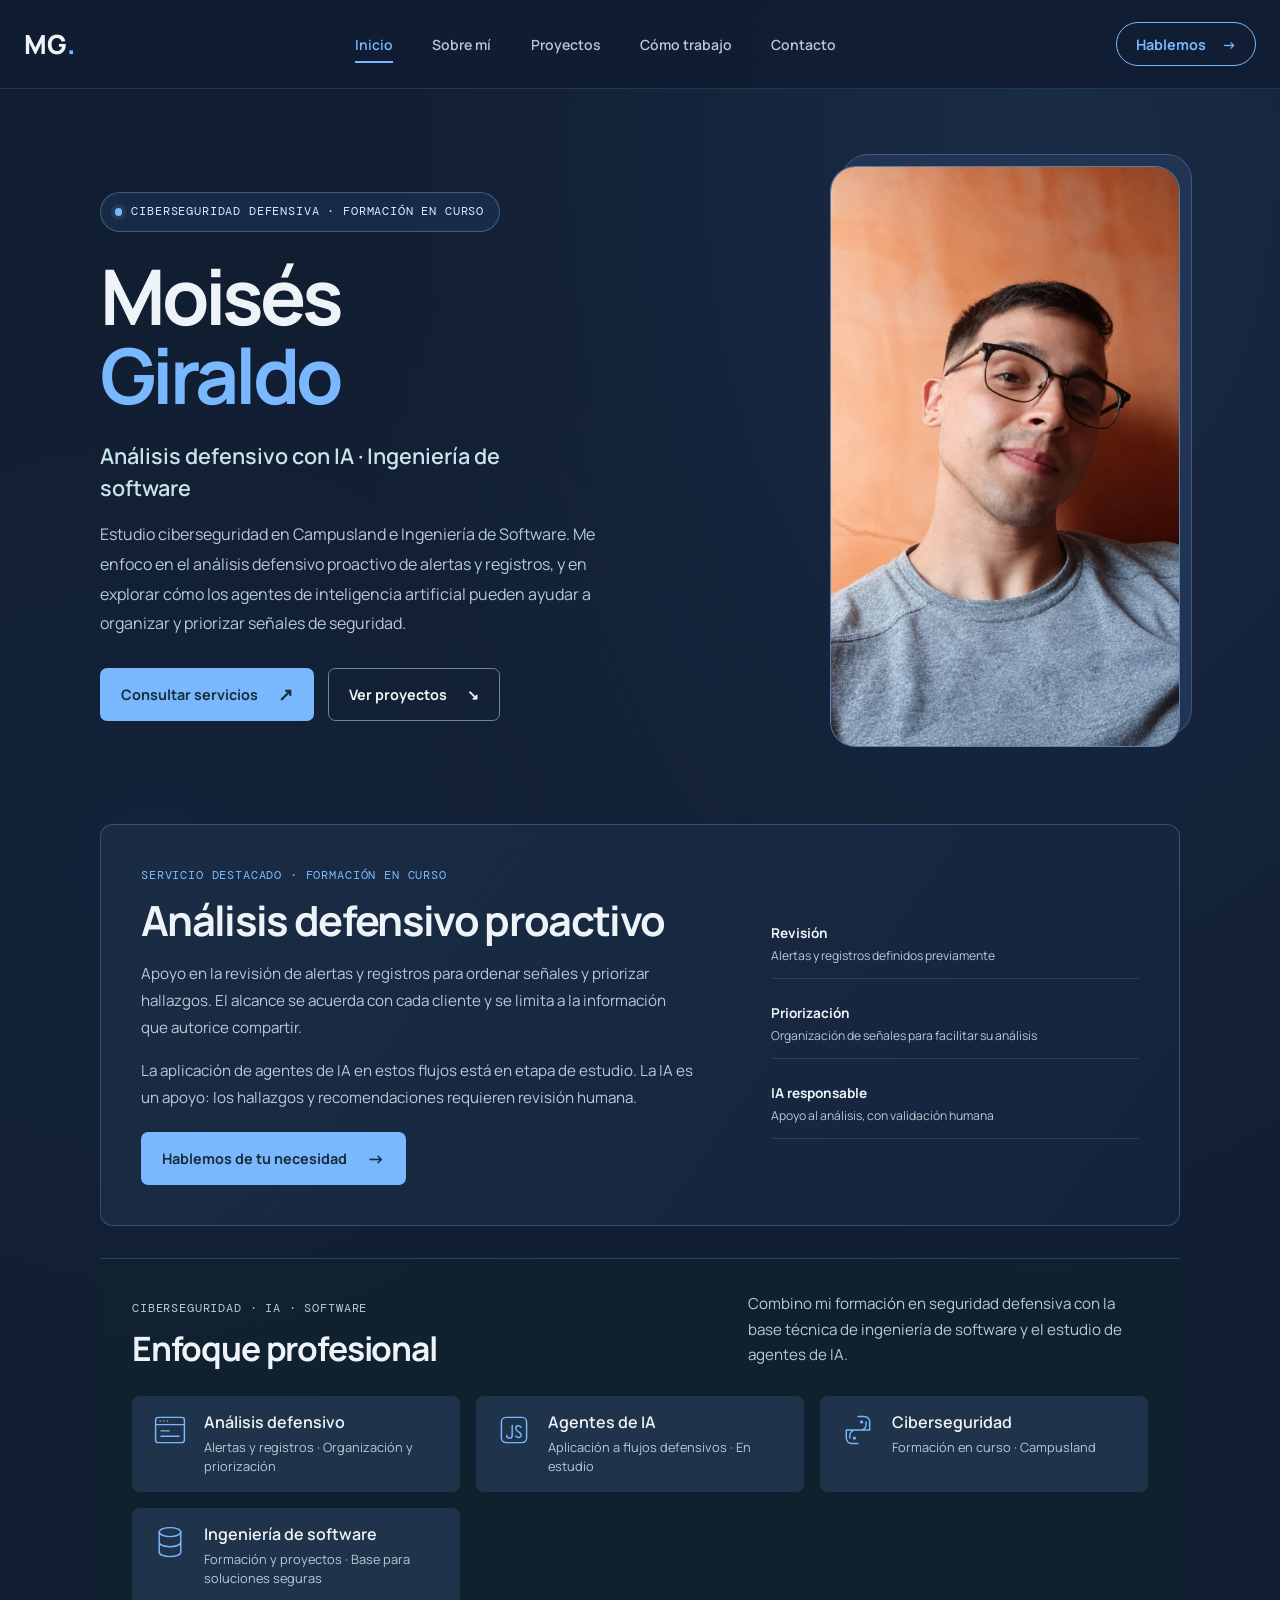
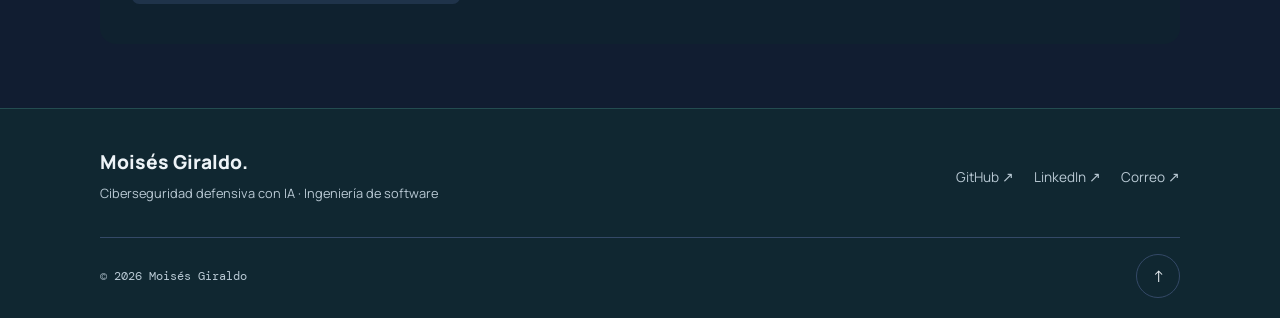
==== index.html @ 06eb2d71 "portafolio1.0" ====
<!doctype html>
<html lang="es">
  <head>
    <meta charset="utf-8">
    <meta name="viewport" content="width=device-width, initial-scale=1">
    <meta name="theme-color" content="#111d31">
    <meta name="description" content="Moisés Giraldo: formación en ciberseguridad defensiva, análisis proactivo con apoyo de IA e ingeniería de software.">
    <title>Moisés Giraldo | Ciberseguridad defensiva e IA</title>
    <link rel="stylesheet" href="css/styles.css">
    <link rel="stylesheet" href="css/inicio.css">
    <script src="js/app.js" defer></script>
    <link rel="stylesheet" href="css/visual.css">
  </head>
  <body>
    <a class="skip-link" href="#contenido">Saltar al contenido</a>
    <header class="site-header home-header">
      <div class="header-inner">
        <a class="wordmark" href="index.html" aria-label="Moisés Giraldo, ir al inicio">MG<span>.</span></a>
        <button class="menu-toggle" type="button" aria-expanded="false" aria-controls="site-nav" aria-label="Abrir menú">
          <span></span><span></span>
        </button>
        <nav class="site-nav" id="site-nav" aria-label="Navegación principal">
          <a href="index.html" aria-current="page">Inicio</a>
          <a href="sobre-mi.html">Sobre mí</a>
          <a href="proyectos.html">Proyectos</a>
          <a href="como-trabajo.html">Cómo trabajo</a>
          <a href="contacto.html">Contacto</a>
        </nav>
        <a class="header-cta" href="contacto.html">Hablemos <span aria-hidden="true">→</span></a>
      </div>
    </header>

    <main id="contenido" class="home-intro">
      <section class="hero section-wrap" id="inicio" aria-labelledby="hero-title">
        <div class="hero-copy">
          <p class="eyebrow"><span class="status-dot"></span> Ciberseguridad defensiva · Formación en curso</p>
          <h1 id="hero-title">Moisés<br><span>Giraldo</span></h1>
          <p class="hero-role">Análisis defensivo con IA · Ingeniería de software</p>
          <p class="hero-intro">Estudio ciberseguridad en Campusland e Ingeniería de Software. Me enfoco en el análisis defensivo proactivo de alertas y registros, y en explorar cómo los agentes de inteligencia artificial pueden ayudar a organizar y priorizar señales de seguridad.</p>
          <div class="hero-actions">
            <a class="button button-primary" href="contacto.html">Consultar servicios <span aria-hidden="true">↗</span></a>
            <a class="button button-secondary" href="proyectos.html">Ver proyectos <span aria-hidden="true">↘</span></a>
          </div>
        </div>
        <div class="portrait">
          <img class="portrait-photo" src="assets/moises-portafolio.webp" alt="Retrato de Moisés Giraldo" fetchpriority="high" decoding="async">
        </div>
      </section>
      <section class="security-offer section-wrap" aria-labelledby="security-offer-title">
        <div class="security-offer-copy">
          <p class="eyebrow">Servicio destacado · Formación en curso</p>
          <h2 id="security-offer-title">Análisis defensivo proactivo</h2>
          <p>Apoyo en la revisión de alertas y registros para ordenar señales y priorizar hallazgos. El alcance se acuerda con cada cliente y se limita a la información que autorice compartir.</p>
          <p class="service-note">La aplicación de agentes de IA en estos flujos está en etapa de estudio. La IA es un apoyo: los hallazgos y recomendaciones requieren revisión humana.</p>
          <a class="button button-primary" href="contacto.html">Hablemos de tu necesidad <span aria-hidden="true">→</span></a>
        </div>
        <ul class="security-offer-details" aria-label="Alcance del servicio">
          <li><strong>Revisión</strong><span>Alertas y registros definidos previamente</span></li>
          <li><strong>Priorización</strong><span>Organización de señales para facilitar su análisis</span></li>
          <li><strong>IA responsable</strong><span>Apoyo al análisis, con validación humana</span></li>
        </ul>
      </section>
      <section class="technologies section-wrap" id="enfoque" aria-labelledby="technologies-title">
        <div class="technologies-heading">
          <div>
            <p class="eyebrow">Ciberseguridad · IA · Software</p>
            <h2 id="technologies-title">Enfoque profesional</h2>
          </div>
          <p>Combino mi formación en seguridad defensiva con la base técnica de ingeniería de software y el estudio de agentes de IA.</p>
        </div>
        <ul class="skill-list" aria-label="Áreas de enfoque y formación">
          <li>
            <svg class="technology-icon" viewBox="0 0 40 40" aria-hidden="true" focusable="false"><rect x="4" y="6" width="32" height="28" rx="3"/><path d="M4 14h32M9 10h.1m4 0h.1m4 0h.1M10 21h9m-9 6h20"/></svg>
            <div><h3>Análisis defensivo</h3><p>Alertas y registros · Organización y priorización</p></div>
          </li>
          <li>
            <svg class="technology-icon" viewBox="0 0 40 40" aria-hidden="true" focusable="false"><rect x="6" y="6" width="28" height="28" rx="5"/><path d="M18 15v11c0 4-6 4-6 0m16-9c-5-5-9 2-3 5s2 9-3 5"/></svg>
            <div><h3>Agentes de IA</h3><p>Aplicación a flujos defensivos · En estudio</p></div>
          </li>
          <li>
            <svg class="technology-icon" viewBox="0 0 40 40" aria-hidden="true" focusable="false"><path d="M20 5h7a6 6 0 0 1 6 6v9H17a6 6 0 0 0-6 6v3M20 35h-7a6 6 0 0 1-6-6v-9h16a6 6 0 0 0 6-6v-3"/><circle cx="24" cy="11" r="1"/><circle cx="16" cy="29" r="1"/></svg>
            <div><h3>Ciberseguridad</h3><p>Formación en curso · Campusland</p></div>
          </li>
          <li>
            <svg class="technology-icon" viewBox="0 0 40 40" aria-hidden="true" focusable="false"><ellipse cx="20" cy="9" rx="12" ry="5"/><path d="M8 9v22c0 7 24 7 24 0V9M8 20c0 7 24 7 24 0"/></svg>
            <div><h3>Ingeniería de software</h3><p>Formación y proyectos · Base para soluciones seguras</p></div>
          </li>
        </ul>
      </section>
    </main>

    <footer class="site-footer">
      <div class="footer-inner">
        <div class="footer-top">
          <div><a class="footer-name" href="index.html">Moisés Giraldo<span aria-hidden="true">.</span></a><p>Ciberseguridad defensiva con IA · Ingeniería de software</p></div>
          <nav class="footer-links" aria-label="Perfiles y contacto">
            <a href="https://github.com/ellmoi" target="_blank" rel="noopener noreferrer">GitHub ↗</a>
            <a href="https://www.linkedin.com/in/moises-giraldo-7874b9283" target="_blank" rel="noopener noreferrer">LinkedIn ↗</a>
            <a href="mailto:moises10giraldo@gmail.com">Correo ↗</a>
          </nav>
        </div>
        <div class="footer-bottom"><span class="footer-copy">© <span id="year">2026</span> Moisés Giraldo</span><a class="back-top" href="index.html" aria-label="Volver al inicio">↑</a></div>
      </div>
    </footer>
  </body>
</html>
---- css/styles.css ----
@import url('https://fonts.googleapis.com/css2?family=DM+Mono:wght@400;500&family=Manrope:wght@400;500;600;700;800&display=swap');

:root {
  color-scheme: dark;
  --paper: #192c3a;
  --ink: #edf3f7;
  --muted: #b9c9d4;
  --line: #39505f;
  --accent: #96d8ca;
  --deep: #213746;
  --surface: #213746;
  --mono: 'DM Mono', 'Courier New', monospace;
  --sans: 'Manrope', 'Segoe UI', sans-serif;
  font-family: var(--sans);
  color: var(--ink);
  background: var(--paper);
  scroll-behavior: smooth;
  scroll-padding-top: 5.5rem;
  overflow-x: clip;
}

*, *::before, *::after { box-sizing: border-box; }
body { width: 100%; margin: 0; min-width: 0; min-height: 100svh; display: flex; flex-direction: column; background: radial-gradient(ellipse at 90% 10%, rgb(180 238 92 / 8%), transparent 42%); }
main { flex: 1; }
a { color: inherit; text-decoration: none; }
button { font: inherit; }
::selection { color: var(--paper); background: var(--accent); }
:focus-visible { outline: 2px solid #537c33; outline-offset: 4px; }

.skip-link { position: absolute; z-index: 10; top: 0.5rem; left: 0.5rem; padding: 0.75rem 1rem; background: var(--accent); transform: translateY(-150%); }
.skip-link:focus { transform: translateY(0); }
.site-header { position: sticky; z-index: 5; top: 0; background: rgb(244 245 242 / 94%); border-bottom: 1px solid var(--line); backdrop-filter: blur(12px); }
.header-inner { width: min(100% - 2.5rem, 1180px); min-height: 4.5rem; margin-inline: auto; display: flex; align-items: center; justify-content: space-between; }
.wordmark { display: inline-flex; align-items: center; justify-content: center; min-width: 2.75rem; min-height: 2.75rem; border: 1px solid var(--line); border-radius: 0.75rem; background: rgb(255 255 255 / 55%); font-weight: 800; font-size: 1.2rem; letter-spacing: 0; }
.wordmark span, .contact h2 span { color: #648b39; }
.site-nav { display: flex; align-items: center; gap: clamp(1rem, 3vw, 2.35rem); }
.site-nav a { color: #4e5752; font-size: 0.78rem; font-weight: 600; transition: color 160ms ease; }
.site-nav a:hover { color: #537c33; }
.site-nav a[aria-current="page"] { color: #537c33; }
.menu-toggle { display: none; }
.section-wrap { width: min(100% - 2.5rem, 1080px); margin-inline: auto; }
.page-intro { padding-block: clamp(3.5rem, 7vw, 5.5rem) 2.5rem; }
.page-intro .eyebrow { margin-bottom: 1.1rem; }
.page-title { max-width: 52rem; margin-bottom: 1rem; font-size: clamp(2.8rem, 7vw, 5.2rem); line-height: 1.02; letter-spacing: -0.06em; }
.page-description { max-width: 38rem; margin-bottom: 0; color: #626b65; font-size: 0.95rem; line-height: 1.8; }
.page-content { margin-bottom: clamp(4rem, 9vw, 7rem); }
.page-content.section-rule { border-top: 1px solid var(--line); }
.hero { min-height: min(720px, calc(100svh - 4.5rem)); padding-block: clamp(4.5rem, 10vw, 8rem) 4rem; display: grid; grid-template-columns: minmax(0, 1.2fr) minmax(230px, 0.72fr); align-items: center; gap: clamp(2rem, 8vw, 7rem); position: relative; }
.hero-copy { padding-bottom: 2rem; }
.eyebrow, .method-index, .portrait-index, .empty-count, .contact-pending { font-family: var(--mono); font-size: 0.68rem; letter-spacing: 0; }
.eyebrow { color: var(--muted); text-transform: uppercase; letter-spacing: 0.08em; line-height: 1.7; }
.hero .eyebrow { display: flex; align-items: center; gap: 0.6rem; margin: 0 0 1.5rem; }
.status-dot { width: 0.5rem; aspect-ratio: 1; background: #79a84a; border-radius: 50%; box-shadow: 0 0 0 4px rgb(180 238 92 / 30%); }
h1, h2, h3, p { margin-top: 0; }
h1, h2, h3 { text-wrap: balance; }
h1 { margin-bottom: 1rem; font-size: clamp(4rem, 9vw, 7.6rem); line-height: 0.91; letter-spacing: -0.065em; font-weight: 700; }
h1 span { color: #648b39; }
.hero-role { max-width: 24rem; margin-bottom: 0.9rem; font-size: clamp(1rem, 2vw, 1.3rem); font-weight: 700; line-height: 1.4; }
.hero-intro { max-width: 28rem; margin-bottom: 1.8rem; color: #626b65; font-size: 0.95rem; line-height: 1.8; }
.button { min-height: 3rem; display: inline-flex; align-items: center; justify-content: center; gap: 1.6rem; padding: 0.85rem 1.25rem; border-radius: 0.65rem; font-size: 0.8rem; font-weight: 700; transition: background 160ms ease, transform 160ms ease; }
.button-primary { background: var(--deep); color: white; }
.button-primary:hover { background: #395849; transform: translateY(-2px); }
.button-primary span { color: var(--accent); font-size: 1.1rem; }
.portrait { min-height: 390px; max-height: 480px; aspect-ratio: 0.79; justify-self: end; width: min(100%, 350px); position: relative; overflow: hidden; border: 6px solid #fff; border-radius: 1.25rem; background: #e2e7df; box-shadow: 0 20px 48px -24px rgb(38 60 52 / 35%); }
.portrait-photo { position: absolute; inset: 0; width: 100%; height: 100%; object-fit: cover; object-position: center 30%; }
.portrait-index { position: absolute; z-index: 1; top: 1.2rem; left: 1.2rem; padding: 0.5rem 0.65rem; border: 1px solid rgb(255 255 255 / 25%); border-radius: 0.4rem; background: rgb(32 38 36 / 78%); color: #fff; }
.portrait-corner { position: absolute; z-index: 1; right: 0; bottom: 0; width: 3rem; aspect-ratio: 1; background: var(--accent); clip-path: polygon(100% 0, 100% 100%, 0 100%); }
.scroll-cue { position: absolute; bottom: 1rem; left: 0; display: flex; gap: 0.65rem; align-items: center; color: var(--muted); font-family: var(--mono); font-size: 0.63rem; text-transform: uppercase; }
.scroll-cue span { font-size: 1rem; color: var(--deep); }
.section-rule { border-top: 1px solid var(--line); }
.about { display: grid; grid-template-columns: 1fr 1fr; gap: clamp(2rem, 8vw, 7rem); padding-block: clamp(4rem, 9vw, 7rem); }
.section-heading .eyebrow { margin-bottom: 1.1rem; }
.section-heading h2, .contact h2 { margin-bottom: 0; font-size: clamp(2.6rem, 6vw, 4.8rem); line-height: 1.03; letter-spacing: -0.06em; }
.section-heading h2 span { color: #648b39; }
.about-copy { align-self: end; max-width: 32rem; padding-bottom: 0.25rem; }
.about-copy p { color: #66706a; font-size: 0.9rem; line-height: 1.85; }
.about-copy .lead { color: var(--ink); font-size: 1.2rem; font-weight: 600; line-height: 1.6; }
.projects { padding-block: clamp(3.5rem, 7vw, 5rem); }
.section-heading-inline { display: flex; justify-content: space-between; align-items: end; gap: 2rem; margin-bottom: 2.5rem; }
.section-heading-inline h2 { font-size: clamp(2.2rem, 5vw, 3.5rem); }
.section-note { max-width: 17rem; margin-bottom: 0.25rem; color: var(--muted); font-size: 0.8rem; line-height: 1.7; }
.featured-projects { padding-block: 1rem clamp(3.5rem, 7vw, 5rem); }
.featured-heading { margin-bottom: 1.5rem; }
.featured-project-grid { display: grid; grid-template-columns: repeat(2, minmax(0, 1fr)); gap: 1rem; }
.featured-project { min-width: 0; padding: 0.6rem; border: 1px solid var(--line); border-radius: 1rem; background: rgb(255 255 255 / 72%); box-shadow: 0 5px 20px rgb(38 60 52 / 3%); transition: border-color 180ms ease, box-shadow 180ms ease; }
.featured-project:hover, .featured-project:focus-within { border-color: #93aa82; box-shadow: 0 12px 28px rgb(38 60 52 / 9%); }
.featured-project-toggle { border-radius: 0.6rem; }
.featured-project-toggle { position: relative; width: 100%; display: block; overflow: hidden; aspect-ratio: 1.55; padding: 0; border: 0; background: var(--deep); color: #fff; text-align: left; cursor: pointer; }
.featured-project-toggle > img { position: absolute; inset: 0; width: 100%; height: 100%; display: block; object-fit: cover; transition: transform 220ms ease; }
.featured-project-toggle::after { position: absolute; inset: 35% 0 0; content: ''; background: linear-gradient(transparent, rgb(20 25 23 / 96%)); }
.featured-project-toggle:hover > img, .featured-project-toggle:focus-visible > img, .featured-project.is-open .featured-project-toggle > img { transform: scale(1.025); }
.featured-project-meta { position: absolute; z-index: 1; right: 1rem; bottom: 1rem; left: 1rem; display: flex; align-items: end; justify-content: space-between; gap: 1rem; }
.featured-project-title { font-size: 1.1rem; font-weight: 700; }
.featured-project-prompt { padding: 0.4rem 0.55rem; border: 1px solid rgb(255 255 255 / 35%); border-radius: 0.35rem; background: rgb(20 25 23 / 50%); font-family: var(--mono); font-size: 0.66rem; white-space: nowrap; }
.project-tech-preview { position: absolute; z-index: 1; right: 1rem; bottom: 3.6rem; left: 1rem; display: flex; flex-wrap: wrap; gap: 0.45rem; opacity: 0; transform: translateY(0.4rem); transition: opacity 180ms ease, transform 180ms ease; }
.project-tech-preview span { padding: 0.35rem 0.5rem; border: 1px solid rgb(255 255 255 / 44%); background: rgb(20 25 23 / 72%); color: #fff; font-family: var(--mono); font-size: 0.62rem; }
.featured-project:hover .project-tech-preview, .featured-project:focus-within .project-tech-preview, .featured-project.is-open .project-tech-preview { opacity: 1; transform: translateY(0); }
.featured-project-actions { display: flex; gap: 0.5rem; margin-inline: 0.5rem; padding-block: 0.75rem 0.5rem; border-top: 1px solid var(--line); }
.featured-project-actions[hidden] { display: none; }
.featured-project-actions .project-action { flex: 1; }
.projects-more { margin-bottom: clamp(4rem, 9vw, 7rem); padding-top: clamp(3rem, 6vw, 4.5rem); }
.projects-more .section-heading-inline { margin-bottom: 1.5rem; }
.project-list { border-top: 1px solid var(--line); }
.project-entry { min-height: 5.5rem; display: grid; grid-template-columns: 3rem minmax(0, 1fr) auto; align-items: center; gap: 1.25rem; border-bottom: 1px solid var(--line); }
.project-number { color: var(--muted); font-family: var(--mono); font-size: 0.68rem; }
.project-entry h2, .project-entry h3 { margin: 0; font-size: clamp(1rem, 2vw, 1.25rem); font-weight: 600; }
.project-actions { display: flex; align-items: center; justify-content: flex-end; flex-wrap: wrap; gap: 0.5rem; }
.project-action { min-height: 2.5rem; display: inline-flex; align-items: center; justify-content: center; gap: 0.4rem; padding: 0.55rem 0.7rem; border: 1px solid var(--line); background: transparent; color: var(--deep); font: 700 0.68rem var(--sans); text-decoration: none; white-space: nowrap; }
.project-action:not(:disabled) { cursor: pointer; }
.project-action:disabled { color: var(--muted); opacity: 0.58; cursor: not-allowed; }
.project-action.project-page:not(:disabled) { border-color: var(--deep); background: var(--deep); color: #fff; }
.project-repo span { color: #648b39; }
.method { margin-block: 1rem clamp(3rem, 6vw, 5rem); padding: clamp(2rem, 5vw, 3.5rem); border: 1px solid #40594c; border-radius: 1rem; background: var(--deep); color: #f4f5f2; }
.method-top { display: flex; justify-content: space-between; gap: 1rem; }
.method .eyebrow, .method-index { color: #b9c8be; }
.method h2 { max-width: 47rem; margin: 2.5rem 0 3rem; font-size: clamp(1.8rem, 4.5vw, 3.6rem); line-height: 1.2; letter-spacing: -0.045em; }
.method h2 span { color: var(--accent); }
.process-list { display: grid; grid-template-columns: repeat(6, 1fr); list-style: none; margin: 0; padding: 1.2rem 0 0; border-top: 1px solid rgb(255 255 255 / 22%); }
.process-list li { display: flex; flex-direction: column; gap: 0.8rem; font-size: 0.75rem; font-weight: 600; }
.process-list li span { color: #a6b8ac; font-family: var(--mono); font-size: 0.62rem; }
.contact { display: grid; grid-template-columns: 1fr 1fr; gap: clamp(2rem, 8vw, 7rem); padding-block: clamp(4rem, 9vw, 7rem); }
.contact-list { min-width: 0; align-self: center; padding: 0.4rem 1.25rem; border: 1px solid var(--line); border-radius: 0.85rem; background: rgb(255 255 255 / 65%); }
.contact-row { min-height: 3.8rem; display: grid; grid-template-columns: 1fr 1fr auto; align-items: center; gap: 1rem; border-bottom: 1px solid var(--line); font-size: 0.85rem; font-weight: 600; }
.contact-row:first-child { border-top: 0; }
.contact-row:last-child { border-bottom: 0; }
.contact-row > span:last-child { color: #648b39; font-size: 1rem; }
.contact-pending { color: var(--muted); font-weight: 400; }
.site-footer { min-height: 5.5rem; padding: 1.2rem max(1.25rem, calc((100% - 1080px) / 2)); display: grid; grid-template-columns: auto 1fr auto auto; align-items: center; gap: 1.5rem; border-top: 1px solid var(--line); }
.footer-name { font-size: 0.8rem; font-weight: 800; }
.site-footer p { margin: 0; color: var(--muted); font-size: 0.72rem; }
.back-top { width: 2.75rem; aspect-ratio: 1; display: grid; place-items: center; border: 1px solid var(--line); border-radius: 50%; transition: background 160ms ease; }
.back-top:hover { background: var(--accent); }
.footer-copy { color: var(--muted); font-family: var(--mono); font-size: 0.65rem; }

@media (min-width: 1400px) { .hero { min-height: 720px; } }
@media (max-width: 680px) {
  .header-inner { width: min(100% - 2rem, 1180px); min-height: 4rem; }
  .menu-toggle { width: 2.75rem; height: 2.75rem; display: flex; flex-direction: column; align-items: center; justify-content: center; gap: 0.35rem; border: 1px solid var(--line); background: transparent; cursor: pointer; }
  .menu-toggle span { width: 1rem; height: 1px; background: var(--ink); transition: transform 160ms ease; }
  .menu-toggle[aria-expanded="true"] span:first-child { transform: translateY(3px) rotate(45deg); }
  .menu-toggle[aria-expanded="true"] span:last-child { transform: translateY(-3px) rotate(-45deg); }
  .site-nav { position: absolute; top: calc(100% + 1px); left: 0; right: 0; display: none; flex-direction: column; align-items: stretch; gap: 0; padding: 0.5rem 1rem 1rem; background: var(--paper); border-bottom: 1px solid var(--line); }
  .site-nav.is-open { display: flex; }
  .site-nav a { padding: 0.9rem 0.25rem; border-bottom: 1px solid var(--line); font-size: 0.9rem; }
  .section-wrap { width: min(100% - 2rem, 1080px); }
  .page-intro { padding-block: 3.5rem 2rem; }
  .page-title { font-size: clamp(2.8rem, 12vw, 4rem); }
  .hero { min-height: auto; grid-template-columns: 1fr; gap: 2rem; padding-block: 4rem 4.5rem; }
  .hero-copy { padding-bottom: 0; }
  h1 { font-size: clamp(4rem, 17vw, 6rem); }
  .portrait { justify-self: stretch; width: 100%; min-height: 320px; max-height: 440px; aspect-ratio: 0.85; }
  .scroll-cue { bottom: 1rem; }
  .about, .contact { grid-template-columns: 1fr; gap: 2rem; }
  .section-heading h2, .contact h2 { font-size: clamp(2.7rem, 12vw, 4rem); }
  .section-heading-inline { align-items: start; flex-direction: column; gap: 0.8rem; margin-bottom: 1.7rem; }
  .section-heading-inline h2 { font-size: 2.5rem; }
  .section-note { max-width: 24rem; }
  .featured-project-grid { grid-template-columns: 1fr; }
  .featured-project-toggle { aspect-ratio: 1.25; }
  .featured-project-meta { right: 0.8rem; bottom: 0.8rem; left: 0.8rem; }
  .featured-project-title { font-size: 1rem; }
  .project-tech-preview { right: 0.8rem; bottom: 3.4rem; left: 0.8rem; }
  .project-entry { grid-template-columns: 2rem minmax(0, 1fr); gap: 0.75rem; padding-block: 0.9rem; }
  .project-actions { grid-column: 2; justify-content: flex-start; }
  .method { padding: 2rem 1.25rem; }
  .method-top { flex-direction: column; gap: 0; }
  .method h2 { margin: 1.7rem 0 2rem; }
  .process-list { grid-template-columns: repeat(3, 1fr); row-gap: 1.4rem; }
  .contact-row { grid-template-columns: 0.8fr 1.4fr auto; gap: 0.4rem; font-size: 0.8rem; }
  .contact-pending { font-size: 0.59rem; }
  .site-footer { grid-template-columns: 1fr auto; gap: 0.5rem 1rem; padding: 1.2rem 1rem; }
  .site-footer p { grid-row: 2; }
  .back-top { grid-column: 2; grid-row: 1; }
  .footer-copy { grid-column: 2; grid-row: 2; justify-self: end; }
}

@media (prefers-reduced-motion: reduce) {
  *, *::before, *::after { scroll-behavior: auto !important; transition-duration: 0.01ms !important; }
}

@media (hover: none) {
  .project-tech-preview { opacity: 1; transform: none; }
}
/* Ajustes de lectura y acceso a la información profesional. */
.hero-actions { display: flex; flex-wrap: wrap; gap: 0.75rem; }
.button-secondary { border: 1px solid var(--deep); color: var(--deep); }
.button-secondary:hover { background: #e2e7df; }
.skill-list { display: flex; flex-wrap: wrap; gap: 0.5rem; margin: 0 0 1.8rem; padding: 0; list-style: none; }
.skill-list li { padding: 0.45rem 0.75rem; border: 1px solid #d2dfc8; border-radius: 2rem; background: #eaf0e4; font: 0.72rem var(--mono); color: var(--deep); }
.featured-project-grid { gap: 2rem 1.25rem; align-items: start; }
.project-summary { margin: 0; padding: 1rem 0.5rem 0.8rem; color: #626b65; font-size: 0.88rem; line-height: 1.75; }
.project-status { padding: 0.55rem 0.7rem; color: var(--muted); font-size: 0.72rem; }
.project-action { min-height: 2.75rem; border-radius: 0.45rem; transition: background 160ms ease, border-color 160ms ease; }
.project-action:hover { border-color: #93aa82; background: #eaf0e4; }
.project-action.project-page:hover { background: #395849; }
.process-list { gap: 1.25rem; }
.process-list li p { margin: 0; color: #d2ddd5; font-size: 0.78rem; font-weight: 400; line-height: 1.7; }
.contact-note { margin-top: 1rem; color: var(--muted); font-size: 0.8rem; line-height: 1.7; }
.contact-row > span:nth-child(2) { min-width: 0; overflow-wrap: anywhere; }
a.contact-row:hover { background: #e2e7df; }
.site-nav a[aria-current="page"] { text-decoration: underline; text-underline-offset: 0.4rem; }

/* Portadas panorámicas de todos los repositorios. */
.cyber-project-note {
  display: flex;
  justify-content: space-between;
  align-items: end;
  gap: 1.5rem;
  margin-bottom: 2rem;
  padding: clamp(1.25rem, 3vw, 2rem);
  border: 1px solid rgb(121 184 255 / 24%);
  border-radius: 0.6rem;
  background: rgb(28 45 70 / 70%);
}
.cyber-project-note .eyebrow { margin-bottom: 0.55rem; color: var(--accent); }
.cyber-project-note h2 { margin-bottom: 0.6rem; font-size: clamp(1.2rem, 2.4vw, 1.7rem); }
.cyber-project-note p:not(.eyebrow) { max-width: 46rem; margin-bottom: 0; color: var(--muted); font-size: 0.85rem; line-height: 1.75; }
.cyber-project-note .button { flex: 0 0 auto; }
.repository-gallery { margin-bottom: clamp(3rem, 7vw, 6rem); }
.repository-gallery-heading { display: flex; justify-content: space-between; flex-wrap: wrap; gap: 0.5rem 2rem; padding-block: 1rem; border-top: 1px solid var(--line); }
.repository-gallery-heading p { margin: 0; color: var(--muted); font-size: 0.75rem; line-height: 1.7; }
.repository-cover-list { display: grid; gap: 1.25rem; }
.repository-cover { position: relative; min-width: 0; min-height: 260px; overflow: hidden; border: 1px solid rgb(185 201 212 / 18%); border-radius: 0.85rem; background: #15241f; color: #fff; box-shadow: 0 8px 24px rgb(25 38 32 / 8%); }
.repository-cover-link { position: absolute; inset: 0; display: block; overflow: hidden; color: inherit; text-decoration: none; }
.repository-cover-image { position: absolute; inset: 0; z-index: 0; width: 100%; height: 100%; object-fit: cover; object-position: center; transition: transform 300ms ease; }
.repository-cover-link::before { position: absolute; inset: auto 0 0; z-index: 1; height: 38%; content: ''; background: linear-gradient(transparent, rgb(0 0 0 / 74%)); }
.repository-cover-link::after { position: absolute; inset: 0; z-index: 1; content: ''; background: linear-gradient(90deg, rgb(8 17 14 / 94%) 0%, rgb(8 17 14 / 83%) 32%, rgb(8 17 14 / 35%) 66%, rgb(8 17 14 / 8%) 100%); opacity: 0; transition: opacity 220ms ease; }
.repository-cover-content { position: absolute; inset: 0; z-index: 2; display: flex; flex-direction: column; align-items: flex-start; justify-content: center; max-width: 42rem; padding: clamp(1.5rem, 3vw, 2.25rem); }
.repository-cover-content > :not(h2) { opacity: 0; transform: translateY(0.35rem); transition: opacity 200ms ease, transform 200ms ease; }
.repository-index { display: block; margin-bottom: 0.85rem; color: #d0e4c3; font: 0.65rem var(--mono); letter-spacing: 0.1em; }
.repository-cover h2 { position: absolute; right: 1.5rem; bottom: 1.2rem; left: 1.5rem; margin: 0; color: #fff; font-size: clamp(1.2rem, 2.4vw, 1.65rem); font-weight: 700; line-height: 1.15; text-shadow: 0 1px 8px rgb(0 0 0 / 60%); }
.repository-cover-content > p { max-width: 30rem; margin-bottom: 1rem; color: #e2e8e3; font-size: 0.85rem; line-height: 1.65; }
.repository-tech { display: flex; flex-wrap: wrap; gap: 0.4rem; margin: 0 0 0.8rem; padding: 0; list-style: none; }
.repository-tech li { padding: 0.3rem 0.5rem; border: 1px solid rgb(255 255 255 / 28%); border-radius: 0.25rem; background: rgb(8 17 14 / 45%); color: #edf4e9; font: 0.65rem var(--mono); }
.repository-open { display: inline-flex; align-items: center; gap: 0.5rem; min-height: 40px; margin-top: 0.35rem; padding: 0.55rem 0.8rem; border: 1px solid rgb(255 255 255 / 70%); border-radius: 0.25rem; font-size: 0.75rem; font-weight: 700; }
.repository-cover-link:focus-visible { outline: 3px solid var(--accent); outline-offset: -5px; }
@media (hover: hover) {
  .repository-cover-link:hover .repository-cover-image { transform: scale(1.035); }
  .repository-cover-link:hover::after { opacity: 1; }
  .repository-cover-link:hover .repository-cover-content > :not(h2) { opacity: 1; transform: translateY(0); }
}
.repository-cover-link:focus-visible::after, .repository-cover-link:focus-visible .repository-cover-content > :not(h2) { opacity: 1; transform: translateY(0); }
@media (max-width: 680px) {
  .repository-cover { min-height: 300px; }
  .repository-cover-image { object-position: 70% center; }
  .repository-cover-content { padding: 1.5rem 1.25rem; }
  .repository-cover h2 { font-size: clamp(1.65rem, 7vw, 2.25rem); }
}

.project-detail-shell { width: min(100% - 3rem, 1240px); margin-inline: auto; padding-block: clamp(1.5rem, 4vw, 3rem) 5rem; }
.project-detail-back { display: inline-flex; align-items: center; gap: 0.6rem; min-height: 44px; color: var(--muted); font-size: 0.8rem; text-decoration: none; }
.project-detail-back:hover { color: var(--accent); }
.project-detail-heading { display: grid; grid-template-columns: 1fr minmax(15rem, 0.5fr); align-items: end; gap: 2rem; margin-block: clamp(2.5rem, 6vw, 5rem); }
.project-detail-heading .eyebrow, .project-detail-copy .eyebrow { color: var(--accent); font: 0.7rem var(--mono); text-transform: uppercase; }
.project-detail-heading h1 { max-width: 12ch; margin: 0; font-size: clamp(3rem, 7vw, 6rem); line-height: 0.98; }
.project-detail-heading > p { max-width: 26rem; margin: 0 0 0.3rem; color: var(--muted); line-height: 1.7; }
.project-detail-grid { display: grid; grid-template-columns: minmax(0, 1.2fr) minmax(18rem, 0.8fr); align-items: center; gap: clamp(2rem, 6vw, 6rem); }
.project-detail-media { position: relative; min-width: 0; margin: 0; overflow: hidden; aspect-ratio: 1.35; border: 1px solid var(--line); border-radius: 0.5rem; background: var(--surface); }
.project-detail-media img { display: block; width: 100%; height: 100%; object-fit: cover; }
.project-detail-media figcaption { position: absolute; right: 0.8rem; bottom: 0.8rem; padding: 0.4rem 0.55rem; background: rgb(0 0 0 / 62%); color: #fff; font: 0.62rem var(--mono); }
.project-detail-copy h2 { margin: 0 0 1rem; font-size: clamp(2rem, 4vw, 3.25rem); line-height: 1.05; }
.project-detail-copy > p { max-width: 36rem; color: var(--muted); font-size: 1rem; line-height: 1.8; }
.project-detail-tech { display: flex; flex-wrap: wrap; gap: 0.5rem; margin-block: 1.5rem 2rem; }
.project-detail-tech:empty { display: none; }
.project-detail-tech li { padding: 0.4rem 0.65rem; border: 1px solid var(--line); border-radius: 999px; color: var(--muted); font: 0.7rem var(--mono); list-style: none; }
.project-detail-actions { display: flex; flex-wrap: wrap; gap: 0.7rem; }
.project-detail-button { display: inline-flex; align-items: center; justify-content: center; gap: 0.65rem; min-height: 46px; padding: 0.7rem 1rem; border: 1px solid var(--line); border-radius: 0.3rem; color: var(--ink); font-size: 0.8rem; font-weight: 700; text-decoration: none; }
.project-detail-button[hidden] { display: none; }
.project-detail-button-primary { border-color: var(--accent); background: var(--accent); color: #102a2a; }
.project-detail-button:hover { border-color: var(--accent); }
.project-detail-button[aria-disabled="true"] { color: var(--muted); cursor: not-allowed; }
.project-detail-error { width: min(100% - 3rem, 60rem); margin: 15vh auto; color: var(--ink); }
.project-detail-error a { color: var(--accent); }
@media (max-width: 760px) {
  .project-detail-shell { width: min(100% - 2rem, 1240px); }
  .project-detail-heading { grid-template-columns: 1fr; gap: 1rem; margin-block: 2.5rem; }
  .project-detail-heading h1 { max-width: 14ch; font-size: clamp(3rem, 14vw, 4.5rem); }
  .project-detail-grid { grid-template-columns: 1fr; gap: 2rem; }
  .project-detail-media { aspect-ratio: 1.2; }
}
@media (min-width: 681px) {
  .site-nav { gap: clamp(0.25rem, 1.5vw, 1.25rem); }
  .site-nav a { padding: 0.65rem 0.8rem; border-radius: 0.5rem; }
  .site-nav a[aria-current="page"] { background: #e8eedf; }
  .process-list { grid-template-columns: repeat(3, minmax(0, 1fr)); gap: 1.75rem; }
  .contact-row { grid-template-columns: 4.5rem minmax(0, 1fr) auto; }
}
@media (max-width: 680px) {
  .process-list { grid-template-columns: repeat(2, minmax(0, 1fr)); }
  .project-tech-preview { opacity: 1; transform: none; bottom: auto; top: 0.8rem; }
  .featured-project-meta { flex-wrap: wrap; gap: 0.4rem; }
  .featured-project-actions { flex-wrap: wrap; }
  .site-nav { position: static; display: flex; width: 100%; }
  .header-inner { flex-wrap: wrap; }
  .menu-toggle { display: none; }
  .js .menu-toggle { display: flex; }
  .js .site-nav { position: absolute; display: none; }
  .js .site-nav.is-open { display: flex; }
}

/* Tema compartido por todas las páginas: petróleo, slate y menta. */
body { background: radial-gradient(ellipse at 85% 15%, rgb(74 118 139 / 12%), transparent 50%), var(--paper); }
:focus-visible { outline: 3px solid var(--accent); outline-offset: 5px; }
.skip-link { color: var(--paper); }
.site-header { background: rgb(25 44 58 / 97%); border-bottom-color: rgb(185 201 212 / 12%); backdrop-filter: blur(16px); }
.header-inner { width: min(100% - 3rem, 1080px); min-height: 5rem; gap: 1rem; }
.wordmark { padding: 0; border: 0; border-radius: 0; background: transparent; color: var(--ink); font-size: 1.35rem; }
.wordmark span, .contact h2 span, .section-heading h2 span, h1 span { color: var(--accent); }
.site-nav { gap: clamp(0.2rem, 1.2vw, 1rem); }
.site-nav a { padding: 0.85rem 0.65rem; border-radius: 0.3rem; color: var(--muted); font-size: 0.875rem; transition: color 180ms ease, background 180ms ease; }
.site-nav a:hover { color: var(--ink); background: rgb(185 201 212 / 6%); }
.site-nav a[aria-current="page"] { background: transparent; color: var(--ink); text-decoration-color: var(--accent); text-decoration-thickness: 2px; text-underline-offset: 0.55rem; }
.menu-toggle { border-color: var(--line); border-radius: 0.5rem; }
.section-wrap { width: min(100% - 3rem, 1080px); }
.page-description, .hero-intro, .about-copy p, .project-summary { color: var(--muted); font-size: 1rem; }
.eyebrow { font-size: 0.75rem; }
.page-title { font-size: clamp(2.8rem, 6vw, 4.5rem); }
.about, .contact { grid-template-columns: minmax(0, 1fr) minmax(0, 1fr); }
.about-copy { min-width: 0; }
.about-copy .lead { color: var(--ink); }
.section-heading h2, .contact h2 { font-size: clamp(2.3rem, 5vw, 4rem); }
.button { min-height: 3.1rem; padding: 0.85rem 1.25rem; border: 1px solid transparent; border-radius: 0.45rem; font-size: 0.9rem; gap: 1.25rem; transition: background 180ms ease, border-color 180ms ease, transform 180ms ease; }
.button-primary { background: var(--accent); color: var(--paper); }
.button-primary span { color: inherit; }
.button-primary:hover { background: #b8d5ff; }
.button-secondary { border-color: #718795; color: var(--ink); background: transparent; }
.button-secondary:hover { background: var(--surface); border-color: var(--muted); }
.contact-list, .scrum-steps li, .featured-project { background: var(--surface); border-color: var(--line); box-shadow: none; }
.contact-row { min-height: 4.5rem; font-size: 0.9rem; transition: background 180ms ease; }
a.contact-row:hover { background: #273a59; }
.contact-row > span:last-child { color: var(--accent); }
.scrum-icon { background: #2b4555; stroke: var(--accent); }
.scrum-step-label, .scrum-repeat { color: var(--accent); }
.scrum-steps p, .scrum-roles p { font-size: 0.9rem; }
.scrum-source { font-size: 0.85rem; }
.work-hero { background: var(--surface); }
.work-hero::before { background: linear-gradient(90deg, rgb(25 44 58 / 96%), rgb(25 44 58 / 80%) 40%, rgb(25 44 58 / 5%)); }
.work-hero .eyebrow, .repository-index { color: #c7e6df; }
.repository-cover { background: var(--surface); box-shadow: 0 8px 24px rgb(0 0 0 / 10%); }
.cover-link-primary { border-color: var(--accent); background: var(--accent); color: var(--paper); }
.cover-link:focus-visible { outline-color: var(--accent); }
.cover-link-primary:hover { border-color: #b8d5ff; background: #b8d5ff; color: var(--paper); }
.project-action { color: var(--ink); }
.project-action:hover { border-color: var(--accent); background: var(--surface); }
.project-repo span { color: var(--accent); }
.site-footer { background: #172936; border-top-color: var(--line); }
.site-footer p { font-size: 0.8rem; }
.footer-copy { font-size: 0.75rem; }
.back-top:hover { color: var(--paper); }
@media (max-width: 680px) {
  .header-inner, .section-wrap { width: calc(100% - 2rem); }
  .header-inner { min-height: 4.5rem; }
  .site-nav { gap: 0; background: var(--paper); border-bottom-color: var(--line); max-height: calc(100dvh - 4.5rem); overflow-y: auto; }
  .site-nav a { padding: 0.95rem 0.5rem; font-size: 1rem; }
  .about, .contact { grid-template-columns: minmax(0, 1fr); }
  .contact-list { padding-inline: 0.85rem; }
  .contact-row { grid-template-columns: 4.5rem minmax(0, 1fr) auto; font-size: 0.85rem; }
  .work-hero::before { background: rgb(25 44 58 / 85%); }
}
@media (prefers-reduced-motion: reduce) {
  .button-primary:hover { transform: none; }
}

.contact-page-layout { width: min(100% - 3rem, 1080px); min-height: calc(100svh - 11rem); display: grid; grid-template-columns: minmax(0, 1.1fr) minmax(15rem, 0.95fr) minmax(21rem, 1.25fr); align-items: start; gap: clamp(1.25rem, 2.5vw, 2.25rem); margin-inline: auto; padding-block: 3.75rem 2rem; }
.contact-intro > .eyebrow, .contact-form-heading > .eyebrow { margin-bottom: 0.75rem; }
.contact-intro h1 { margin: 0 0 1rem; font-size: clamp(2.65rem, 4.3vw, 3.55rem); line-height: 0.98; }
.contact-intro h1 span { color: var(--accent); }
.contact-intro > p:not(.eyebrow) { max-width: 28rem; margin-bottom: 2rem; color: var(--muted); font-size: 0.92rem; line-height: 1.7; }
.contact-reasons { margin-top: 1.3rem; }
.contact-reasons .eyebrow, .contact-small-heading { margin: 0 0 0.9rem; color: var(--ink); font: 600 0.72rem var(--sans); }
.contact-reasons ul { display: grid; gap: 0.55rem; margin: 0; padding: 0; color: var(--muted); font-size: 0.76rem; list-style: none; }
.contact-reasons li::before { margin-right: 0.55rem; color: var(--accent); content: '↗'; }
.contact-channels { min-width: 0; }
.contact-channels .contact-list { display: grid; gap: 0.55rem; padding: 0; border: 0; background: transparent; }
.contact-channels .contact-row { min-height: 3.6rem; grid-template-columns: minmax(0, 1fr) minmax(0, 1.1fr) auto; gap: 0.45rem; padding: 0.65rem; border: 1px solid var(--line); border-radius: 0.3rem; background: rgb(28 45 70 / 82%); font-size: 0.68rem; }
.contact-label { display: inline-flex; align-items: center; gap: 0.45rem; min-width: 0; }
.contact-icon { width: 1rem; height: 1rem; flex: 0 0 auto; fill: none; stroke: var(--accent); stroke-linecap: round; stroke-linejoin: round; stroke-width: 1.7; }
.contact-channels .contact-row:nth-child(2) .contact-icon { fill: var(--accent); stroke: none; }
.contact-channels .contact-row > span:nth-child(2) { overflow-wrap: anywhere; }
.contact-channels .contact-row > span:last-child { font-size: 0.8rem; }
.contact-form-panel { min-width: 0; padding: clamp(1rem, 2vw, 1.4rem); border: 1px solid var(--line); border-radius: 0.55rem; background: rgb(28 45 70 / 88%); box-shadow: 0 14px 40px rgb(0 0 0 / 12%); }
.contact-form-heading h2 { margin: 0 0 1.1rem; font-size: 1.05rem; line-height: 1.3; }
.contact-form { display: grid; align-content: start; gap: 0.72rem; }
.contact-field { display: grid; min-width: 0; gap: 0.35rem; }
.contact-field label { font-size: 0.68rem; font-weight: 700; }
.contact-field input, .contact-field select, .contact-field textarea { width: 100%; min-height: 2.5rem; padding: 0.6rem 0.7rem; border: 1px solid var(--line); border-radius: 0.25rem; background: rgb(10 25 31 / 55%); color: var(--ink); font: 0.75rem var(--sans); }
.contact-field textarea { min-height: 5.8rem; resize: vertical; line-height: 1.5; }
.contact-field input:focus-visible, .contact-field select:focus-visible, .contact-field textarea:focus-visible { outline: 2px solid var(--accent); outline-offset: 2px; }
.contact-form-actions { display: grid; gap: 0.5rem; }
.contact-form-actions .button { min-height: 2.7rem; justify-self: start; padding: 0.7rem 0.9rem; cursor: pointer; font-size: 0.75rem; }
.contact-form-status { margin: 0; color: var(--muted); font-size: 0.8rem; line-height: 1.7; }
.contact-form-note { margin: 0; color: var(--muted); font-size: 0.67rem; line-height: 1.6; }
.contact-draft-link { display: inline-block; min-height: 44px; padding-block: 0.65rem; color: var(--accent); font-weight: 700; text-underline-offset: 0.2rem; }
@media (max-width: 1050px) {
  .contact-page-layout { min-height: auto; grid-template-columns: minmax(0, 1fr) minmax(19rem, 1fr); gap: 2rem; padding-block: 3rem; }
  .contact-intro { grid-column: 1 / -1; max-width: 38rem; }
  .contact-intro h1 { font-size: clamp(3rem, 6vw, 4rem); }
  .contact-artwork { height: 10rem; }
}
@media (max-width: 680px) {
  .contact-page-layout { width: calc(100% - 2rem); grid-template-columns: minmax(0, 1fr); gap: 1.75rem; padding-block: 2rem 3rem; }
  .contact-intro { grid-column: auto; }
  .contact-intro h1 { font-size: clamp(2.8rem, 12vw, 4rem); }
  .contact-artwork { height: 9rem; max-width: none; margin-top: 1rem; }
  .contact-channels .contact-list { grid-template-columns: repeat(3, minmax(0, 1fr)); }
  .contact-channels .contact-row { min-height: 4rem; grid-template-columns: minmax(0, 1fr) minmax(0, 1fr) auto; align-content: center; }
  .contact-label { flex-wrap: wrap; }
  .contact-channels .contact-row > span:first-child { font-weight: 700; }
  .contact-channels .contact-row > span:nth-child(2) { font-size: 0.62rem; }
}
@media (max-width: 420px) {
  .contact-channels .contact-list { grid-template-columns: minmax(0, 1fr); }
  .contact-channels .contact-row { min-height: 3.2rem; grid-template-columns: minmax(0, 1fr) minmax(0, 1.1fr) auto; }
}
@media (max-width: 680px) {
  .cyber-project-note { align-items: start; flex-direction: column; }
  .cyber-project-note .button { width: fit-content; }
}
---- css/inicio.css ----
/* Composición de Inicio. La paleta global está definida en styles.css. */
.home-header,
.home-intro {
  --home-bg: var(--paper);
  --home-surface: var(--surface);
  --home-text: var(--ink);
  --home-muted: var(--muted);
  --home-accent: var(--accent);
  --home-line: var(--line);
  color: var(--home-text);
  color-scheme: dark;
}

.home-header {
  background: rgb(25 44 58 / 97%);
  border-bottom-color: rgb(185 201 212 / 12%);
  backdrop-filter: blur(16px);
}

.home-header .header-inner {
  width: min(100% - 3rem, 1080px);
  min-height: 5rem;
  gap: 1rem;
}

.home-header .wordmark {
  padding: 0;
  border: 0;
  border-radius: 0;
  background: transparent;
  color: var(--home-text);
  font-size: 1.35rem;
}

.home-header .wordmark span { color: var(--home-accent); }
.home-header .site-nav { gap: clamp(0.2rem, 1.2vw, 1rem); }
.home-header .site-nav a {
  padding: 0.85rem 0.65rem;
  border-radius: 0.3rem;
  color: var(--home-muted);
  font-size: 0.875rem;
  transition: color 180ms ease, background 180ms ease;
}
.home-header .site-nav a:hover { color: var(--home-text); background: rgb(185 201 212 / 6%); }
.home-header .site-nav a[aria-current="page"] {
  background: transparent;
  color: var(--home-text);
  text-decoration-color: var(--home-accent);
  text-decoration-thickness: 2px;
  text-underline-offset: 0.55rem;
}
.home-header .menu-toggle { border-color: var(--home-line); border-radius: 0.5rem; }
.home-header .menu-toggle span { background: var(--home-text); }

.home-intro {
  background: radial-gradient(ellipse at 85% 20%, rgb(74 118 139 / 15%), transparent 50%), var(--home-bg);
}
.home-intro .section-wrap { width: min(100% - 3rem, 1080px); }
.home-intro .hero {
  min-height: auto;
  grid-template-columns: minmax(0, 1.25fr) minmax(0, 0.85fr);
  gap: clamp(2rem, 6vw, 5rem);
  padding-block: clamp(3.5rem, 7vw, 6rem) clamp(3rem, 6vw, 5rem);
}
.home-intro .hero-copy { min-width: 0; padding-bottom: 0; }
.home-intro .eyebrow {
  color: var(--home-muted);
  font-size: 0.75rem;
  letter-spacing: 0.07em;
  line-height: 1.8;
}
.home-intro .hero .eyebrow { margin-bottom: 1.6rem; }
.home-intro .status-dot {
  flex: 0 0 0.45rem;
  background: var(--home-accent);
  box-shadow: 0 0 0 4px rgb(150 216 202 / 9%);
}
.home-intro h1 {
  margin-bottom: 1.6rem;
  font-size: clamp(3rem, 6.5vw, 5.5rem);
  font-weight: 700;
  line-height: 1.02;
  letter-spacing: -0.055em;
  color: var(--home-text);
}
.home-intro h1 span { color: var(--home-text); }
.home-intro .hero-role {
  max-width: 29rem;
  margin-bottom: 1rem;
  color: #d9e5ed;
  font-size: clamp(1.1rem, 1.8vw, 1.35rem);
  font-weight: 600;
  line-height: 1.5;
}
.home-intro .hero-intro {
  max-width: 31rem;
  margin-bottom: 1.8rem;
  color: var(--home-muted);
  font-size: 1rem;
  line-height: 1.85;
}
.home-intro .hero-actions { gap: 0.85rem; }
.home-intro .button {
  min-height: 3.1rem;
  padding: 0.85rem 1.25rem;
  border: 1px solid transparent;
  border-radius: 0.45rem;
  font-size: 0.9rem;
  gap: 1.25rem;
  transition: background 180ms ease, border-color 180ms ease, transform 180ms ease;
}
.home-intro .button-primary { background: var(--home-accent); color: #192c3a; }
.home-intro .button-primary span { color: inherit; }
.home-intro .button-primary:hover { background: #b4e7dc; transform: translateY(-2px); }
.home-intro .button-secondary { background: transparent; border-color: #718795; color: var(--home-text); }
.home-intro .button-secondary:hover { background: var(--home-surface); border-color: var(--home-muted); }
.home-header :focus-visible,
.home-intro :focus-visible { outline: 3px solid var(--home-accent); outline-offset: 5px; }

.home-intro .portrait {
  width: min(100%, 350px);
  min-height: 0;
  max-height: none;
  aspect-ratio: 0.79;
  border: 1px solid #526875;
  border-radius: 0.75rem;
  background: var(--home-surface);
  box-shadow: 0 14px 35px -25px rgb(0 0 0 / 45%);
}
.home-intro .portrait-index {
  top: 1rem;
  left: 1rem;
  padding: 0.5rem 0.65rem;
  border: 1px solid rgb(185 201 212 / 25%);
  background: rgb(25 44 58 / 92%);
  font-size: 0.7rem;
  letter-spacing: 0.05em;
}
.home-intro .portrait-corner { width: 2rem; background: var(--home-accent); }

.home-intro .technologies { padding-block: 2rem clamp(3rem, 5vw, 4rem); border-top: 1px solid var(--home-line); }
.home-intro .technologies-heading { display: flex; flex-wrap: wrap; align-items: end; justify-content: space-between; gap: 1rem 2rem; margin-bottom: 1.75rem; }
.home-intro .technologies-heading .eyebrow { margin-bottom: 0.5rem; }
.home-intro .technologies h2 { margin: 0; font-size: clamp(1.65rem, 3vw, 2.1rem); line-height: 1.2; letter-spacing: -0.035em; }
.home-intro .technologies-heading > p { max-width: 25rem; margin: 0; color: var(--home-muted); font-size: 0.95rem; line-height: 1.7; }
.home-intro .skill-list { display: grid; grid-template-columns: repeat(3, minmax(0, 1fr)); gap: 1rem; margin: 0; }
.home-intro .skill-list li {
  display: flex;
  align-items: center;
  gap: 1rem;
  min-width: 0;
  padding: 1rem 1.25rem;
  border: 0;
  border-radius: 0.45rem;
  background: var(--home-surface);
  color: var(--home-text);
  font-family: var(--sans);
  transition: background 180ms ease;
}
.home-intro .skill-list li:hover { background: #294251; }
.home-intro .technology-icon { flex: 0 0 2.25rem; width: 2.25rem; height: 2.25rem; fill: none; stroke: var(--home-accent); stroke-width: 1.6; stroke-linecap: round; stroke-linejoin: round; }
.home-intro .skill-list h3 { margin: 0 0 0.3rem; font-size: 1rem; line-height: 1.3; font-weight: 600; }
.home-intro .skill-list p { margin: 0; color: var(--home-muted); font-size: 0.8rem; line-height: 1.5; }

.security-offer {
  display: grid;
  grid-template-columns: minmax(0, 1.2fr) minmax(14rem, 0.8fr);
  gap: clamp(2rem, 6vw, 5rem);
  align-items: center;
  margin-bottom: 2rem;
  padding: clamp(1.5rem, 4vw, 2.5rem);
  border: 1px solid rgb(121 184 255 / 28%);
  border-radius: 0.8rem;
  background: linear-gradient(125deg, rgb(28 45 70 / 92%), rgb(20 37 63 / 88%));
}
.security-offer .eyebrow { margin-bottom: 0.7rem; color: var(--home-accent); }
.security-offer h2 { margin-bottom: 1rem; font-size: clamp(1.7rem, 3.5vw, 2.6rem); line-height: 1.1; letter-spacing: -0.04em; }
.security-offer-copy > p:not(.eyebrow) { max-width: 42rem; color: var(--home-muted); font-size: 0.95rem; line-height: 1.8; }
.security-offer .service-note { margin-bottom: 1.25rem; font-size: 0.78rem; }
.security-offer .button { width: fit-content; }
.security-offer-details { display: grid; gap: 0.75rem; margin: 0; padding: 0; list-style: none; }
.security-offer-details li { display: grid; gap: 0.25rem; padding: 0.8rem 0; border-bottom: 1px solid rgb(185 201 212 / 14%); }
.security-offer-details strong { color: var(--home-text); font-size: 0.85rem; }
.security-offer-details span { color: var(--home-muted); font-size: 0.76rem; line-height: 1.6; }
.home-intro .skill-list h3 { color: var(--home-text); }
.home-intro .skill-list li { align-items: flex-start; }

@media (min-width: 681px) and (max-width: 900px) {
  .home-intro .hero { gap: 2rem; }
  .home-intro .skill-list { grid-template-columns: repeat(2, minmax(0, 1fr)); }
}
@media (max-width: 680px) {
  .home-header .header-inner,
  .home-intro .section-wrap { width: calc(100% - 2rem); }
  .home-header .header-inner { min-height: 4.5rem; }
  .home-header .site-nav { background: #192c3a; border-bottom-color: var(--home-line); gap: 0; max-height: calc(100dvh - 4.5rem); overflow-y: auto; }
  .home-header .site-nav a { padding: 0.95rem 0.5rem; border-bottom-color: var(--home-line); font-size: 1rem; }
  .home-intro .hero { grid-template-columns: minmax(0, 1fr); padding-block: 3rem; gap: 2.5rem; }
  .home-intro h1 { font-size: clamp(3rem, 11vw, 4.25rem); }
  .home-intro .portrait { justify-self: center; width: min(100%, 320px); }
  .security-offer { grid-template-columns: 1fr; gap: 1rem; margin-bottom: 1rem; padding: 1.25rem; }
  .home-intro .technologies-heading { align-items: start; }
  .home-intro .skill-list { grid-template-columns: minmax(0, 1fr); gap: 0.65rem; }
  .home-intro .skill-list li { padding: 0.9rem 1rem; }
}
@media (max-width: 374px) {
  .home-intro .hero-actions { flex-direction: column; align-items: stretch; }
  .home-intro .hero .eyebrow { font-size: 0.7rem; letter-spacing: 0.025em; }
}
@media (prefers-reduced-motion: reduce) {
  .home-intro .button-primary:hover { transform: none; }
  .home-header *, .home-intro * { transition: none !important; }
}
---- css/visual.css ----
/* Identidad visual común: se carga después de los estilos de cada página. */
:root { --paper: #111d31; --surface: #1c2d46; --deep: #1c2d46; --accent: #79b8ff; --line: #344967; }
body {
  background: radial-gradient(ellipse at 82% 8%, rgb(74 118 174 / 16%), transparent 48%), radial-gradient(ellipse at 12% 45%, rgb(42 83 126 / 10%), transparent 42%), var(--paper);
}
.home-intro { background: transparent; }
.site-header, .site-header.home-header { background: rgb(17 29 49 / 92%); border-bottom: 1px solid rgb(121 184 255 / 16%); }
.site-header .header-inner { width: min(100% - 3rem, 1240px); min-height: 5.5rem; }
.site-header .wordmark { font-size: 1.65rem; }
.site-header .site-nav a { position: relative; padding-inline: 0.75rem; }
.site-header .site-nav a[aria-current="page"] { text-decoration: none; color: var(--accent); }
.site-header .site-nav a[aria-current="page"]::after { position: absolute; bottom: 0.25rem; left: 0.75rem; right: 0.75rem; height: 2px; background: var(--accent); content: ''; }
.header-cta { display: inline-flex; align-items: center; justify-content: center; gap: 1rem; min-height: 44px; padding: 0.65rem 1.15rem; border: 1px solid var(--accent); border-radius: 2rem; color: var(--accent); font-size: 0.9rem; font-weight: 700; transition: background 180ms ease, color 180ms ease; }
.header-cta:hover { color: var(--paper); background: var(--accent); }
.home-intro .hero { padding-block: clamp(3rem, 6vw, 5rem); }
.home-intro .hero .eyebrow { display: inline-flex; padding: 0.5rem 0.85rem; border: 1px solid rgb(121 184 255 / 35%); border-radius: 2rem; background: rgb(36 69 113 / 35%); color: #dce9ff; }
.home-intro h1 { font-size: clamp(3rem, 6vw, 5rem); }
.home-intro h1 span { color: var(--accent); }
.home-intro .hero-role { color: #c7e5e9; }
.home-intro .portrait { aspect-ratio: auto; border: 1px solid rgb(121 184 255 / 60%); padding: 0; border-radius: 1.6rem; box-shadow: 12px -12px 0 -1px #213451, 12px -12px 0 0 rgb(121 184 255 / 35%); }
.home-intro .portrait-photo { position: static; display: block; width: 100%; height: auto; object-fit: contain; }
.home-intro .technologies { background: rgb(15 37 47 / 55%); border-top-color: rgb(117 224 205 / 20%); padding: 2rem clamp(1rem, 3vw, 2rem) 2.5rem; margin-bottom: 4rem; border-radius: 0 0 1rem 1rem; }
.home-intro .skill-list li { background: rgb(36 55 82 / 80%); }
.page-intro { position: relative; padding-bottom: 2.5rem; }
.page-intro::after { content: ''; display: block; width: 3rem; height: 3px; margin-top: 1.75rem; background: var(--accent); }
.page-title { letter-spacing: -0.045em; }
.page-description { color: #c6d7df; }
.about { padding-block: 3rem; }
.about-copy { padding: 1.5rem; border-left: 2px solid rgb(117 224 205 / 35%); background: rgb(28 53 64 / 65%); border-radius: 0 0.8rem 0.8rem 0; }
.contact { padding-block: 3rem; }
.contact-list { background: rgb(28 53 64 / 85%); border-color: rgb(117 224 205 / 25%); }
.contact-row > span:last-child { transition: transform 180ms ease; }
.contact-row:hover > span:last-child { transform: translate(2px, -2px); }
.repository-cover { border: 1px solid rgb(185 201 212 / 18%); }
.repository-gallery-heading { border-top: 0; }
.scrum-steps li { background: rgb(28 53 64 / 88%); border-top: 2px solid rgb(117 224 205 / 35%); }
.scrum-icon { background: #284952; }
.site-footer { display: block; padding: 0; background: #102731; border-top: 1px solid rgb(117 224 205 / 20%); }
.footer-inner { width: min(100% - 3rem, 1080px); margin-inline: auto; padding-block: 2.5rem 1.25rem; }
.footer-top { display: flex; justify-content: space-between; align-items: center; flex-wrap: wrap; gap: 1.5rem; padding-bottom: 2rem; }
.site-footer .footer-name { display: inline-block; margin-bottom: 0.5rem; font-size: 1.2rem; }
.site-footer .footer-top p { max-width: 28rem; line-height: 1.7; }
.footer-links { display: flex; flex-wrap: wrap; gap: 0.5rem 1.25rem; }
.footer-links a { display: inline-flex; align-items: center; min-height: 44px; color: var(--muted); font-size: 0.85rem; transition: color 180ms ease; }
.footer-links a:hover { color: var(--accent); }
.footer-bottom { display: flex; align-items: center; justify-content: space-between; gap: 1rem; padding-top: 1rem; border-top: 1px solid var(--line); }
.site-footer .back-top { width: 2.75rem; }
@media (min-width: 681px) and (max-width: 960px) {
  .site-header .header-inner { gap: 0.3rem; }
  .site-header .site-nav { gap: 0; }
  .site-header .site-nav a { padding-inline: 0.4rem; font-size: 0.8rem; }
  .header-cta { padding-inline: 0.8rem; gap: 0.5rem; font-size: 0.8rem; }
}
@media (max-width: 680px) {
  body { background-size: auto, auto 1000px; }
  .site-header .header-inner { width: calc(100% - 2rem); min-height: 4.5rem; gap: 0.75rem; }
  .site-header .wordmark { margin-right: auto; }
  .site-header .menu-toggle { order: 3; }
  .site-header .site-nav { order: 4; background: #111d31; }
  .header-cta { padding: 0.5rem 0.8rem; gap: 0.6rem; font-size: 0.8rem; }
  .home-intro .hero .eyebrow { font-size: 0.65rem; letter-spacing: 0.015em; }
  .home-intro .portrait { width: min(calc(100% - 12px), 320px); }
  .home-intro .technologies { padding-inline: 1rem; margin-bottom: 2.5rem; }
  .about-copy { padding: 1.25rem; }
  .footer-inner { width: calc(100% - 2rem); }
  .footer-top { align-items: start; flex-direction: column; }
}
@media (prefers-reduced-motion: reduce) {
  .contact-row:hover > span:last-child { transform: none; }
}
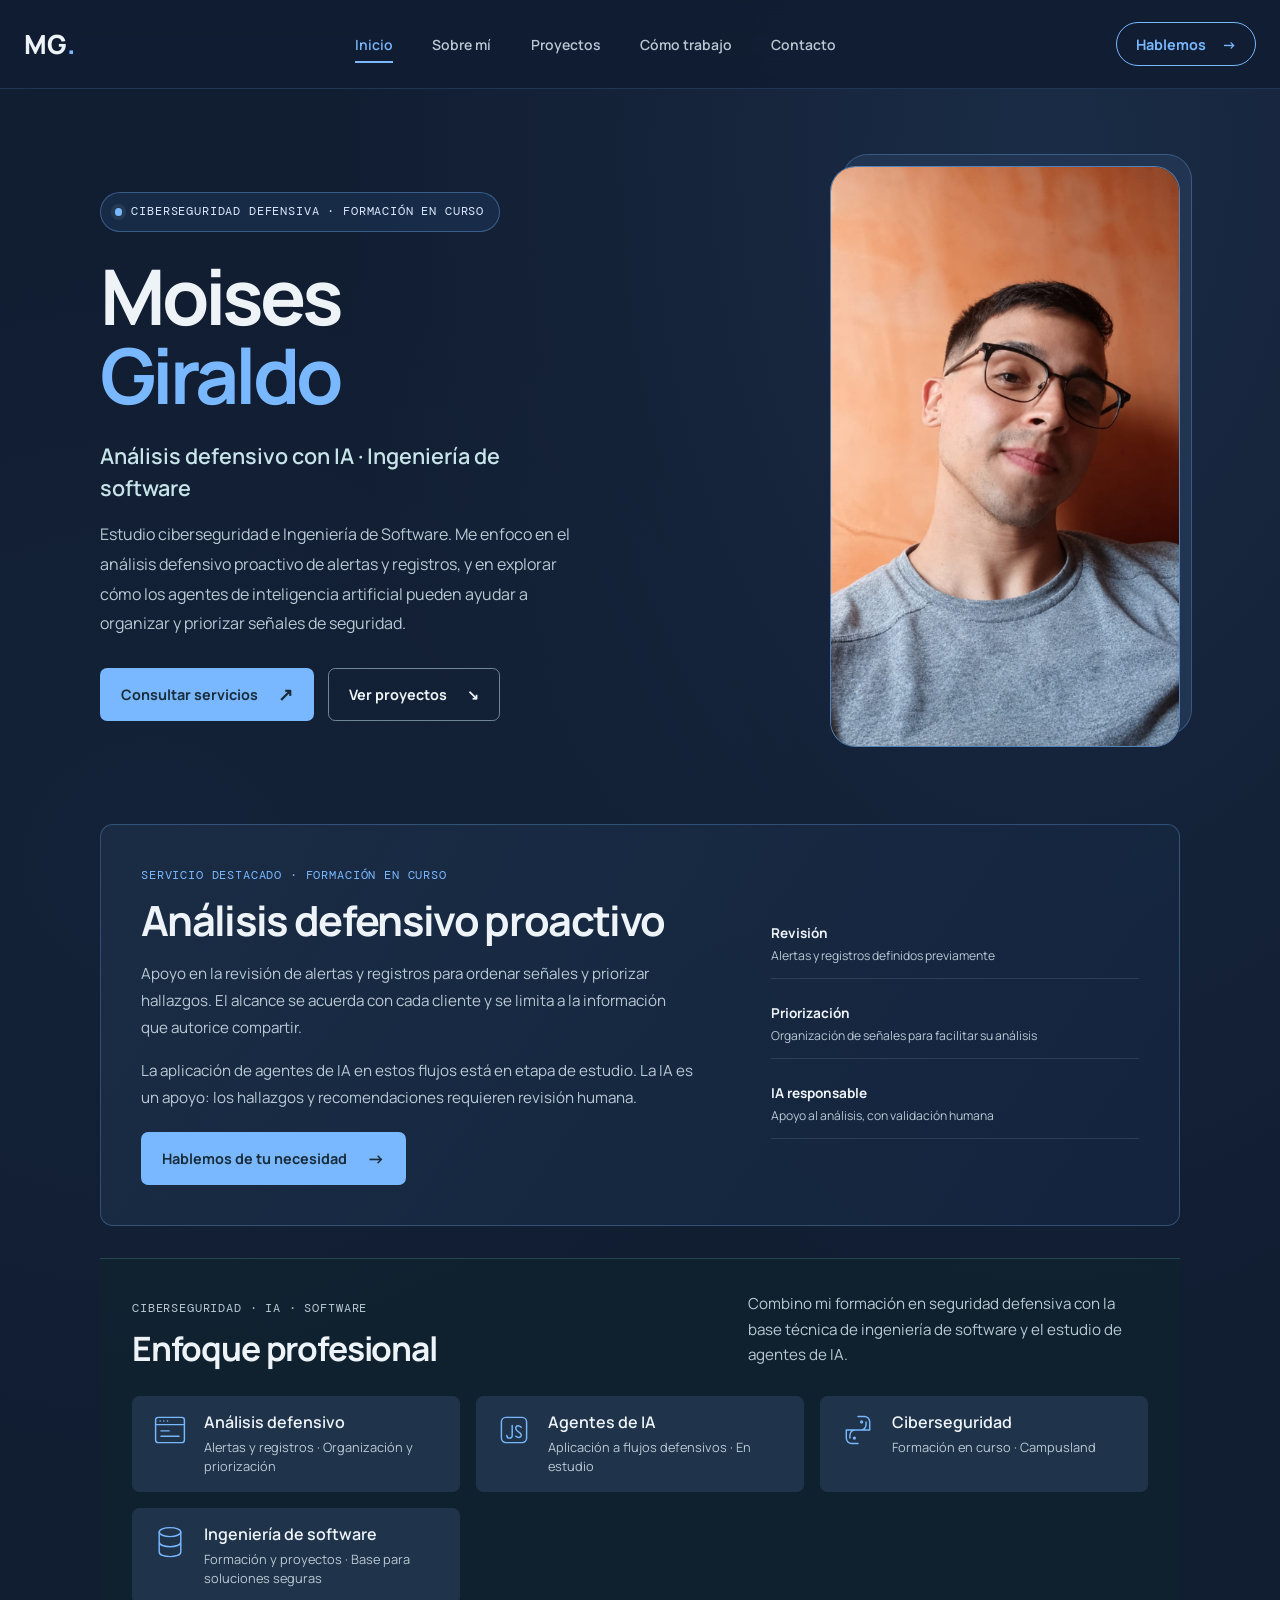
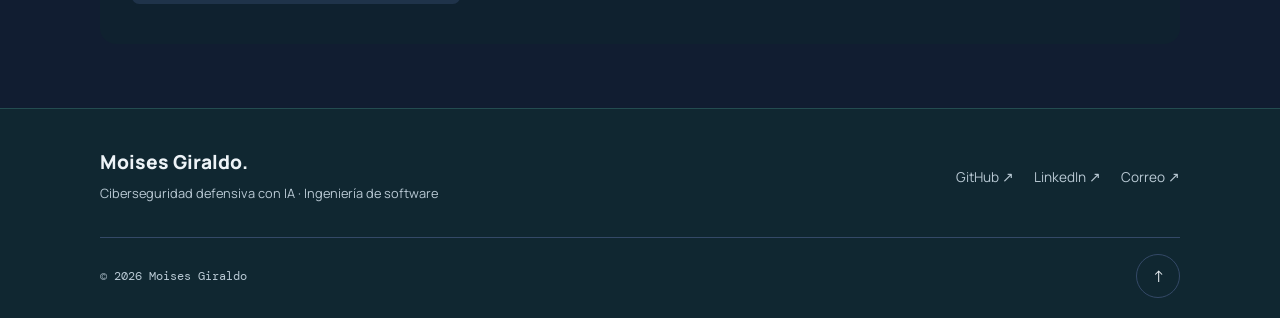
==== commit 76baa688: "feat: integrar caso defensivo al portafolio Co-authored-by: Copilot <223556219+Copilot@users.noreply" ====
--- a/index.html
+++ b/index.html
@@ -4,8 +4,8 @@
     <meta charset="utf-8">
     <meta name="viewport" content="width=device-width, initial-scale=1">
     <meta name="theme-color" content="#111d31">
-    <meta name="description" content="Moisés Giraldo: formación en ciberseguridad defensiva, análisis proactivo con apoyo de IA e ingeniería de software.">
-    <title>Moisés Giraldo | Ciberseguridad defensiva e IA</title>
+    <meta name="description" content="Moises Giraldo: formación en ciberseguridad defensiva, análisis proactivo con apoyo de IA e ingeniería de software.">
+    <title>Moises Giraldo | Ciberseguridad defensiva e IA</title>
     <link rel="stylesheet" href="css/styles.css">
     <link rel="stylesheet" href="css/inicio.css">
     <script src="js/app.js" defer></script>
@@ -15,7 +15,7 @@
     <a class="skip-link" href="#contenido">Saltar al contenido</a>
     <header class="site-header home-header">
       <div class="header-inner">
-        <a class="wordmark" href="index.html" aria-label="Moisés Giraldo, ir al inicio">MG<span>.</span></a>
+        <a class="wordmark" href="index.html" aria-label="Moises Giraldo, ir al inicio">MG<span>.</span></a>
         <button class="menu-toggle" type="button" aria-expanded="false" aria-controls="site-nav" aria-label="Abrir menú">
           <span></span><span></span>
         </button>
@@ -34,16 +34,16 @@
       <section class="hero section-wrap" id="inicio" aria-labelledby="hero-title">
         <div class="hero-copy">
           <p class="eyebrow"><span class="status-dot"></span> Ciberseguridad defensiva · Formación en curso</p>
-          <h1 id="hero-title">Moisés<br><span>Giraldo</span></h1>
+          <h1 id="hero-title">Moises<br><span>Giraldo</span></h1>
           <p class="hero-role">Análisis defensivo con IA · Ingeniería de software</p>
-          <p class="hero-intro">Estudio ciberseguridad en Campusland e Ingeniería de Software. Me enfoco en el análisis defensivo proactivo de alertas y registros, y en explorar cómo los agentes de inteligencia artificial pueden ayudar a organizar y priorizar señales de seguridad.</p>
+          <p class="hero-intro">Estudio ciberseguridad e Ingeniería de Software. Me enfoco en el análisis defensivo proactivo de alertas y registros, y en explorar cómo los agentes de inteligencia artificial pueden ayudar a organizar y priorizar señales de seguridad.</p>
           <div class="hero-actions">
             <a class="button button-primary" href="contacto.html">Consultar servicios <span aria-hidden="true">↗</span></a>
             <a class="button button-secondary" href="proyectos.html">Ver proyectos <span aria-hidden="true">↘</span></a>
           </div>
         </div>
         <div class="portrait">
-          <img class="portrait-photo" src="assets/moises-portafolio.webp" alt="Retrato de Moisés Giraldo" fetchpriority="high" decoding="async">
+          <img class="portrait-photo" src="assets/moises-portafolio.webp" alt="Retrato de Moises Giraldo" fetchpriority="high" decoding="async">
         </div>
       </section>
       <section class="security-offer section-wrap" aria-labelledby="security-offer-title">
@@ -92,14 +92,14 @@
     <footer class="site-footer">
       <div class="footer-inner">
         <div class="footer-top">
-          <div><a class="footer-name" href="index.html">Moisés Giraldo<span aria-hidden="true">.</span></a><p>Ciberseguridad defensiva con IA · Ingeniería de software</p></div>
+          <div><a class="footer-name" href="index.html">Moises Giraldo<span aria-hidden="true">.</span></a><p>Ciberseguridad defensiva con IA · Ingeniería de software</p></div>
           <nav class="footer-links" aria-label="Perfiles y contacto">
             <a href="https://github.com/ellmoi" target="_blank" rel="noopener noreferrer">GitHub ↗</a>
             <a href="https://www.linkedin.com/in/moises-giraldo-7874b9283" target="_blank" rel="noopener noreferrer">LinkedIn ↗</a>
             <a href="mailto:moises10giraldo@gmail.com">Correo ↗</a>
           </nav>
         </div>
-        <div class="footer-bottom"><span class="footer-copy">© <span id="year">2026</span> Moisés Giraldo</span><a class="back-top" href="index.html" aria-label="Volver al inicio">↑</a></div>
+        <div class="footer-bottom"><span class="footer-copy">© <span id="year">2026</span> Moises Giraldo</span><a class="back-top" href="index.html" aria-label="Volver al inicio">↑</a></div>
       </div>
     </footer>
   </body>
